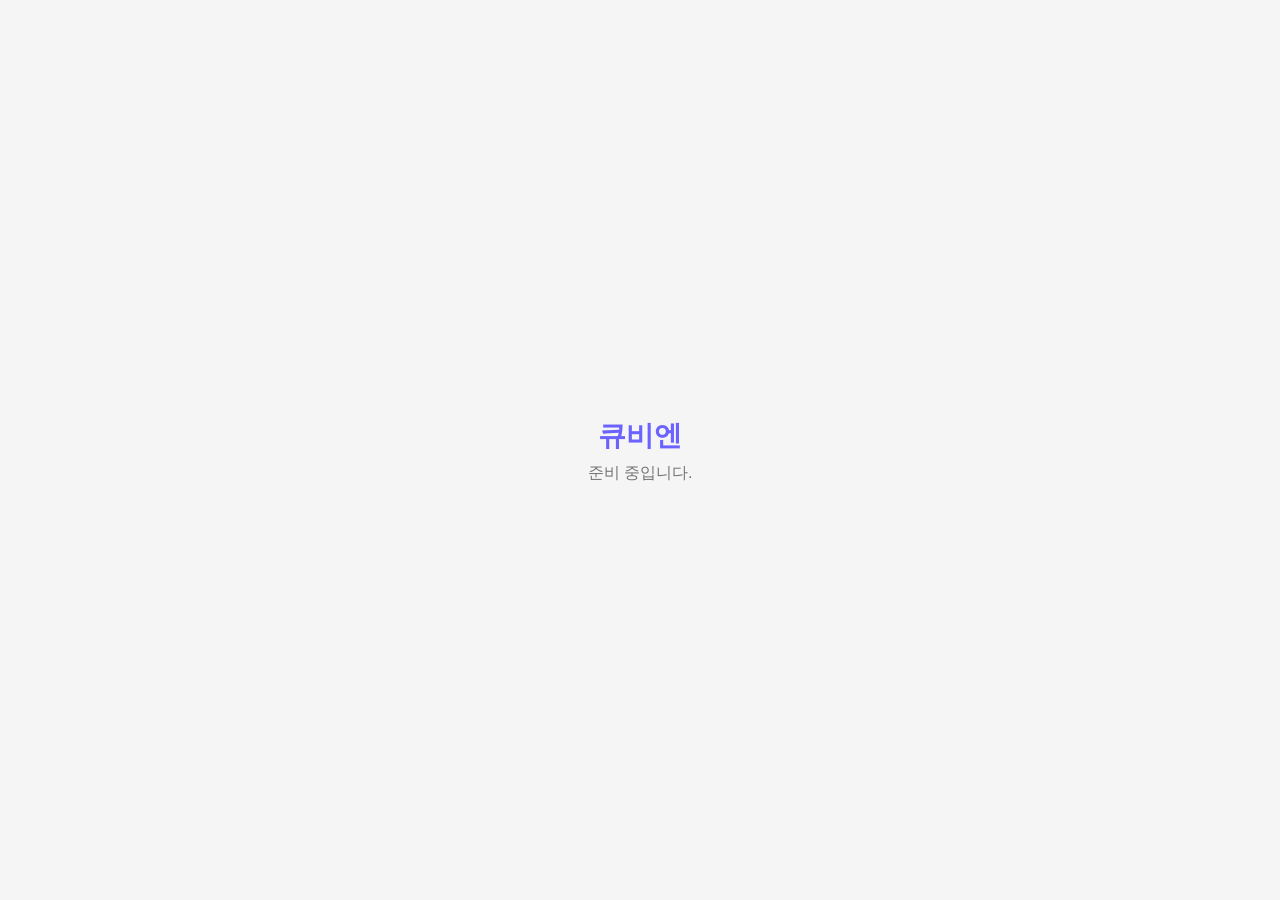
==== youtube_edu_controller/hosting/index.html @ f4db56ac "Fix: 비밀번호 재설정 링크 apiKey 누락 해결 - Hosting 최소 페이지 배포 비밀번호 재설정 메일 링크가 `apiKey=` 빈 값으로 생성되어 Firebase 처리 페" ====
<!doctype html>
<html lang="ko">
<head>
  <meta charset="utf-8">
  <meta name="viewport" content="width=device-width, initial-scale=1">
  <!-- 준비 중 페이지: 검색엔진 색인 제외 -->
  <meta name="robots" content="noindex, nofollow">
  <title>큐비엔</title>
  <style>
    body { margin: 0; min-height: 100vh; display: flex; align-items: center; justify-content: center;
           font-family: -apple-system, BlinkMacSystemFont, "Apple SD Gothic Neo", "Noto Sans KR", sans-serif;
           background: #f5f5f5; color: #1a1a1a; }
    main { text-align: center; padding: 24px; }
    h1 { margin: 0 0 8px; font-size: 28px; color: #6C63FF; }
    p { margin: 0; color: #757575; }
  </style>
</head>
<body>
  <main>
    <h1>큐비엔</h1>
    <p>준비 중입니다.</p>
  </main>
</body>
</html>
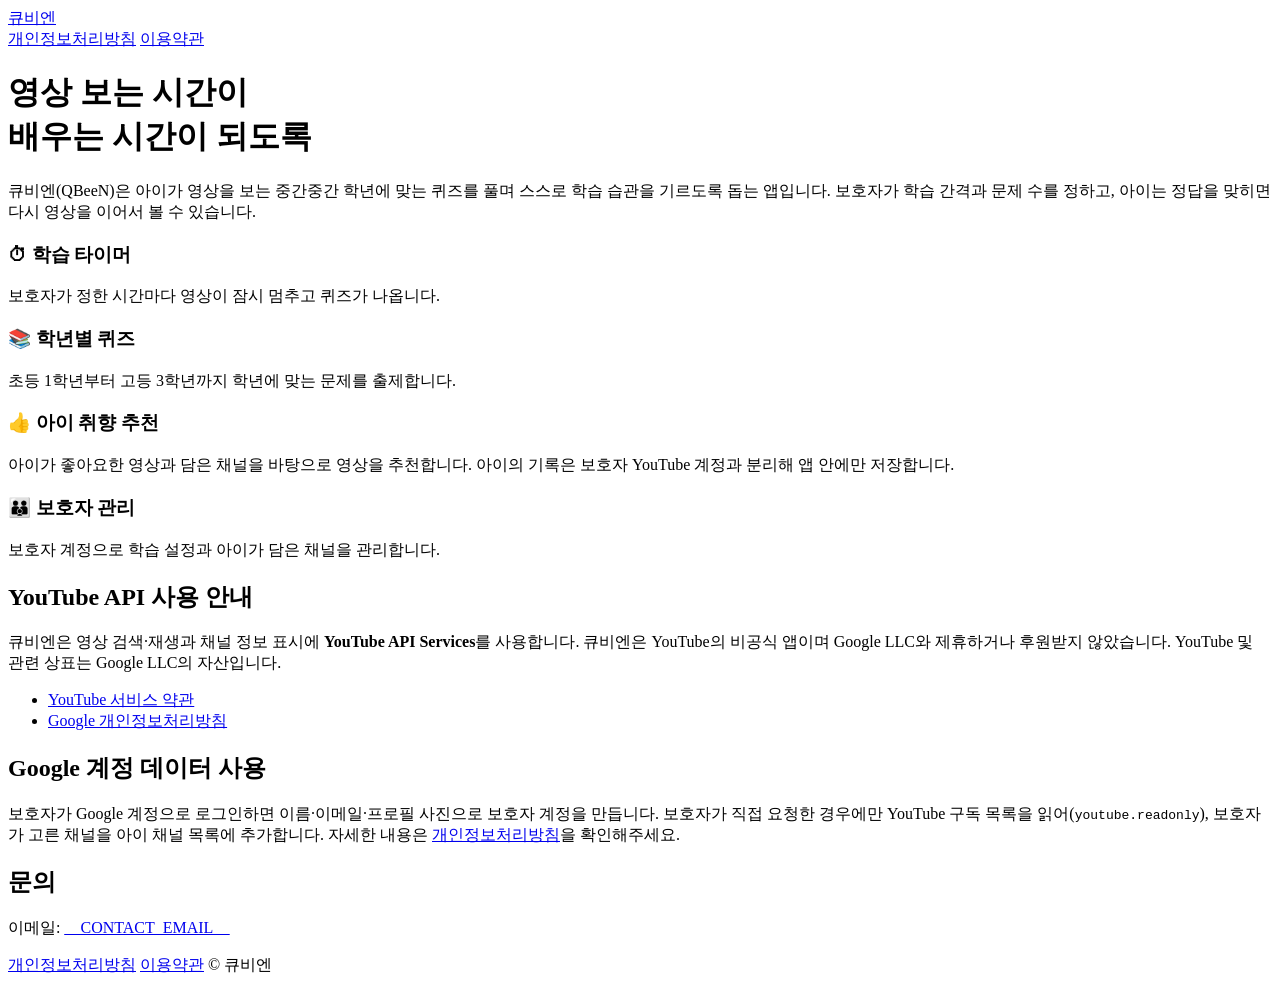
==== commit 4e8d9a2f: "Feat: OAuth 앱 심사·할당량 증설 준비 - 웹사이트 초안, 약관 동의, 정책 점검 (#103, #107) - 웹사이트 초안(hosting/): 홈페이지, 개인정보처리방침," ====
--- a/youtube_edu_controller/hosting/index.html
+++ b/youtube_edu_controller/hosting/index.html
@@ -3,22 +3,68 @@
 <head>
   <meta charset="utf-8">
   <meta name="viewport" content="width=device-width, initial-scale=1">
-  <!-- 준비 중 페이지: 검색엔진 색인 제외 -->
-  <meta name="robots" content="noindex, nofollow">
-  <title>큐비엔</title>
-  <style>
-    body { margin: 0; min-height: 100vh; display: flex; align-items: center; justify-content: center;
-           font-family: -apple-system, BlinkMacSystemFont, "Apple SD Gothic Neo", "Noto Sans KR", sans-serif;
-           background: #f5f5f5; color: #1a1a1a; }
-    main { text-align: center; padding: 24px; }
-    h1 { margin: 0 0 8px; font-size: 28px; color: #6C63FF; }
-    p { margin: 0; color: #757575; }
-  </style>
+  <title>큐비엔 - 영상 보며 배우는 학습 앱</title>
+  <meta name="description" content="큐비엔은 아이가 영상을 보는 중간중간 학년에 맞는 퀴즈를 풀며 학습 습관을 기르도록 돕는 앱입니다.">
+  <link rel="stylesheet" href="/style.css">
 </head>
 <body>
+  <header>
+    <a class="brand" href="/">큐비엔</a>
+    <nav>
+      <a href="/privacy">개인정보처리방침</a>
+      <a href="/terms">이용약관</a>
+    </nav>
+  </header>
+
   <main>
-    <h1>큐비엔</h1>
-    <p>준비 중입니다.</p>
+    <h1>영상 보는 시간이<br>배우는 시간이 되도록</h1>
+    <p>큐비엔(QBeeN)은 아이가 영상을 보는 중간중간 학년에 맞는 퀴즈를 풀며
+      스스로 학습 습관을 기르도록 돕는 앱입니다. 보호자가 학습 간격과 문제 수를 정하고,
+      아이는 정답을 맞히면 다시 영상을 이어서 볼 수 있습니다.</p>
+
+    <div class="features">
+      <div class="card">
+        <h3>⏱ 학습 타이머</h3>
+        <p>보호자가 정한 시간마다 영상이 잠시 멈추고 퀴즈가 나옵니다.</p>
+      </div>
+      <div class="card">
+        <h3>📚 학년별 퀴즈</h3>
+        <p>초등 1학년부터 고등 3학년까지 학년에 맞는 문제를 출제합니다.</p>
+      </div>
+      <div class="card">
+        <h3>👍 아이 취향 추천</h3>
+        <p>아이가 좋아요한 영상과 담은 채널을 바탕으로 영상을 추천합니다.
+          아이의 기록은 보호자 YouTube 계정과 분리해 앱 안에만 저장합니다.</p>
+      </div>
+      <div class="card">
+        <h3>👪 보호자 관리</h3>
+        <p>보호자 계정으로 학습 설정과 아이가 담은 채널을 관리합니다.</p>
+      </div>
+    </div>
+
+    <h2>YouTube API 사용 안내</h2>
+    <p>큐비엔은 영상 검색·재생과 채널 정보 표시에 <strong>YouTube API Services</strong>를 사용합니다.
+      큐비엔은 YouTube의 비공식 앱이며 Google LLC와 제휴하거나 후원받지 않았습니다.
+      YouTube 및 관련 상표는 Google LLC의 자산입니다.</p>
+    <ul>
+      <li><a href="https://www.youtube.com/t/terms" rel="noopener">YouTube 서비스 약관</a></li>
+      <li><a href="https://policies.google.com/privacy" rel="noopener">Google 개인정보처리방침</a></li>
+    </ul>
+
+    <h2>Google 계정 데이터 사용</h2>
+    <p>보호자가 Google 계정으로 로그인하면 이름·이메일·프로필 사진으로 보호자 계정을 만듭니다.
+      보호자가 직접 요청한 경우에만 YouTube 구독 목록을 읽어(<code>youtube.readonly</code>),
+      보호자가 고른 채널을 아이 채널 목록에 추가합니다. 자세한 내용은
+      <a href="/privacy">개인정보처리방침</a>을 확인해주세요.</p>
+
+    <h2>문의</h2>
+    <p>이메일: <a href="mailto:__CONTACT_EMAIL__">__CONTACT_EMAIL__</a></p>
   </main>
+
+  <footer>
+    <a href="/privacy">개인정보처리방침</a>
+    <a href="/terms">이용약관</a>
+    <span>© 큐비엔</span>
+  </footer>
 </body>
 </html>
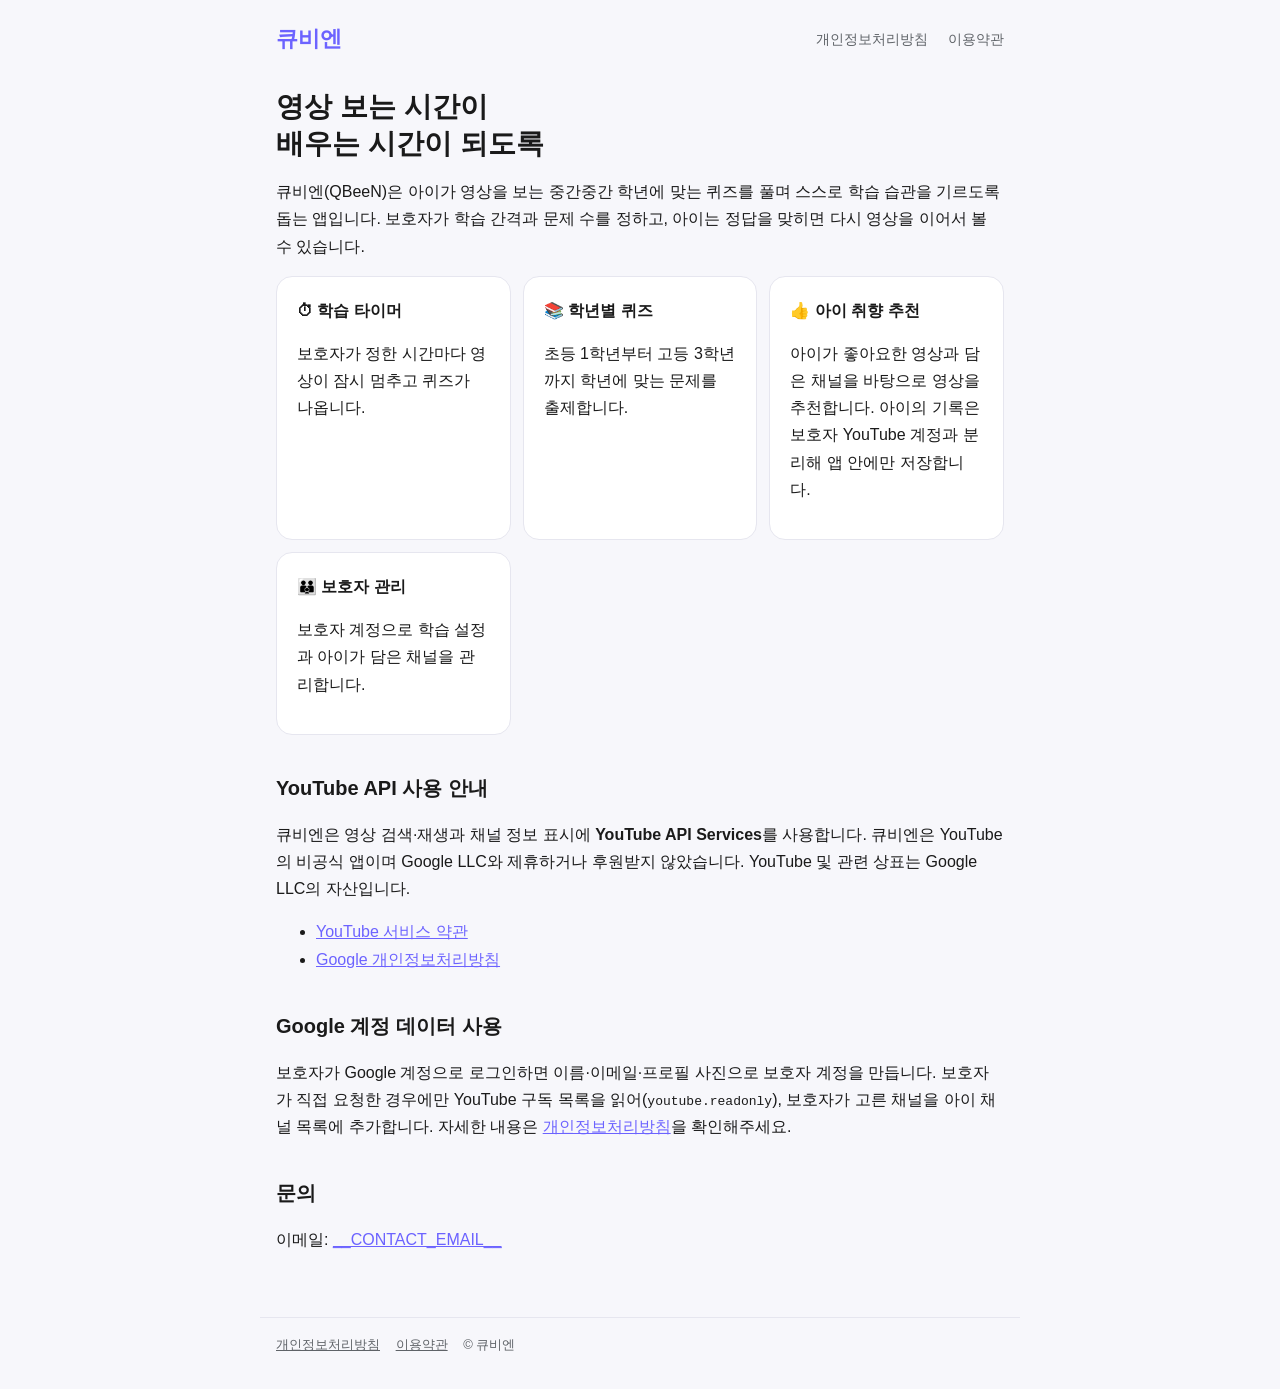
==== commit 57caad47: "Fix: 웹사이트 스타일시트 상대 경로로 변경 (로컬 미리보기) Co-Authored-By: Claude Opus 5.5 <noreply@anthropic.com>" ====
--- a/youtube_edu_controller/hosting/index.html
+++ b/youtube_edu_controller/hosting/index.html
@@ -5,7 +5,7 @@
   <meta name="viewport" content="width=device-width, initial-scale=1">
   <title>큐비엔 - 영상 보며 배우는 학습 앱</title>
   <meta name="description" content="큐비엔은 아이가 영상을 보는 중간중간 학년에 맞는 퀴즈를 풀며 학습 습관을 기르도록 돕는 앱입니다.">
-  <link rel="stylesheet" href="/style.css">
+  <link rel="stylesheet" href="style.css">
 </head>
 <body>
   <header>
--- a/youtube_edu_controller/hosting/style.css
+++ b/youtube_edu_controller/hosting/style.css
@@ -0,0 +1,64 @@
+:root {
+  --primary: #6c63ff;
+  --text: #1a1a1a;
+  --muted: #5f6368;
+  --bg: #f7f7fb;
+  --card: #ffffff;
+  --border: #e6e6ef;
+}
+
+@media (prefers-color-scheme: dark) {
+  :root {
+    --primary: #9b95ff;
+    --text: #ececf1;
+    --muted: #a8a8b3;
+    --bg: #121218;
+    --card: #1c1c24;
+    --border: #2c2c38;
+  }
+}
+
+* { box-sizing: border-box; }
+
+body {
+  margin: 0;
+  font-family: -apple-system, BlinkMacSystemFont, "Apple SD Gothic Neo", "Noto Sans KR", sans-serif;
+  background: var(--bg);
+  color: var(--text);
+  line-height: 1.7;
+}
+
+header, main, footer { max-width: 760px; margin: 0 auto; padding: 0 16px; }
+
+header { display: flex; align-items: center; justify-content: space-between; padding-top: 20px; }
+header a.brand { font-size: 22px; font-weight: 800; color: var(--primary); text-decoration: none; }
+header nav a { margin-left: 16px; color: var(--muted); text-decoration: none; font-size: 14px; }
+
+main { padding-top: 24px; padding-bottom: 48px; }
+h1 { font-size: 28px; line-height: 1.3; margin: 8px 0 12px; }
+h2 { font-size: 20px; margin: 36px 0 8px; }
+h3 { font-size: 16px; margin: 20px 0 6px; }
+p, li { color: var(--text); }
+.muted { color: var(--muted); font-size: 14px; }
+
+.card {
+  background: var(--card);
+  border: 1px solid var(--border);
+  border-radius: 16px;
+  padding: 20px;
+  margin: 16px 0;
+}
+
+.features { display: grid; gap: 12px; grid-template-columns: repeat(auto-fit, minmax(210px, 1fr)); }
+.features .card { margin: 0; }
+.features h3 { margin-top: 0; }
+
+table { width: 100%; border-collapse: collapse; font-size: 14px; }
+th, td { border: 1px solid var(--border); padding: 8px 10px; text-align: left; vertical-align: top; }
+th { background: var(--card); }
+.table-wrap { overflow-x: auto; }
+
+a { color: var(--primary); }
+
+footer { border-top: 1px solid var(--border); padding-top: 16px; padding-bottom: 32px; font-size: 13px; color: var(--muted); }
+footer a { color: var(--muted); margin-right: 12px; }
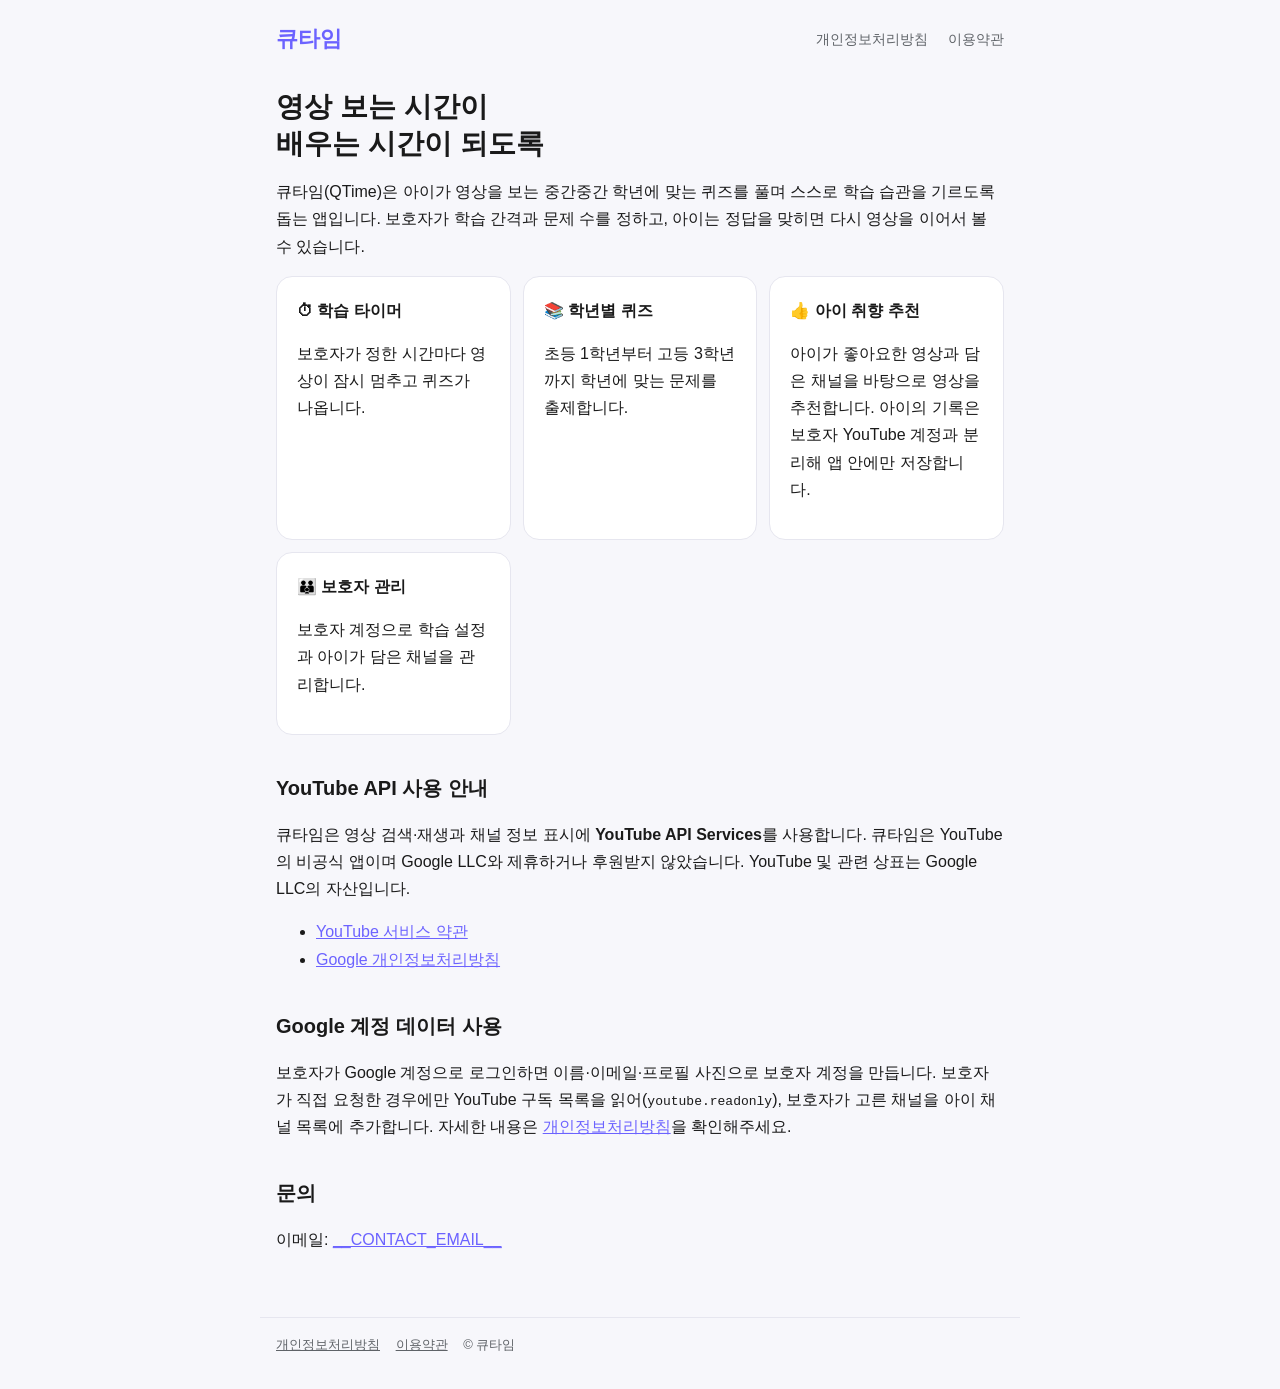
==== commit 620c44ec: "Docs: 웹사이트·제출 자료 이름 '큐타임'으로 변경, 링크 qtime.kr (#116, #103) Co-Authored-By: Claude Opus 5.5 <noreply@an" ====
--- a/youtube_edu_controller/hosting/index.html
+++ b/youtube_edu_controller/hosting/index.html
@@ -3,13 +3,13 @@
 <head>
   <meta charset="utf-8">
   <meta name="viewport" content="width=device-width, initial-scale=1">
-  <title>큐비엔 - 영상 보며 배우는 학습 앱</title>
-  <meta name="description" content="큐비엔은 아이가 영상을 보는 중간중간 학년에 맞는 퀴즈를 풀며 학습 습관을 기르도록 돕는 앱입니다.">
+  <title>큐타임 - 영상 보며 배우는 학습 앱</title>
+  <meta name="description" content="큐타임은 아이가 영상을 보는 중간중간 학년에 맞는 퀴즈를 풀며 학습 습관을 기르도록 돕는 앱입니다.">
   <link rel="stylesheet" href="style.css">
 </head>
 <body>
   <header>
-    <a class="brand" href="/">큐비엔</a>
+    <a class="brand" href="/">큐타임</a>
     <nav>
       <a href="/privacy">개인정보처리방침</a>
       <a href="/terms">이용약관</a>
@@ -18,7 +18,7 @@
 
   <main>
     <h1>영상 보는 시간이<br>배우는 시간이 되도록</h1>
-    <p>큐비엔(QBeeN)은 아이가 영상을 보는 중간중간 학년에 맞는 퀴즈를 풀며
+    <p>큐타임(QTime)은 아이가 영상을 보는 중간중간 학년에 맞는 퀴즈를 풀며
       스스로 학습 습관을 기르도록 돕는 앱입니다. 보호자가 학습 간격과 문제 수를 정하고,
       아이는 정답을 맞히면 다시 영상을 이어서 볼 수 있습니다.</p>
 
@@ -43,8 +43,8 @@
     </div>
 
     <h2>YouTube API 사용 안내</h2>
-    <p>큐비엔은 영상 검색·재생과 채널 정보 표시에 <strong>YouTube API Services</strong>를 사용합니다.
-      큐비엔은 YouTube의 비공식 앱이며 Google LLC와 제휴하거나 후원받지 않았습니다.
+    <p>큐타임은 영상 검색·재생과 채널 정보 표시에 <strong>YouTube API Services</strong>를 사용합니다.
+      큐타임은 YouTube의 비공식 앱이며 Google LLC와 제휴하거나 후원받지 않았습니다.
       YouTube 및 관련 상표는 Google LLC의 자산입니다.</p>
     <ul>
       <li><a href="https://www.youtube.com/t/terms" rel="noopener">YouTube 서비스 약관</a></li>
@@ -64,7 +64,7 @@
   <footer>
     <a href="/privacy">개인정보처리방침</a>
     <a href="/terms">이용약관</a>
-    <span>© 큐비엔</span>
+    <span>© 큐타임</span>
   </footer>
 </body>
 </html>
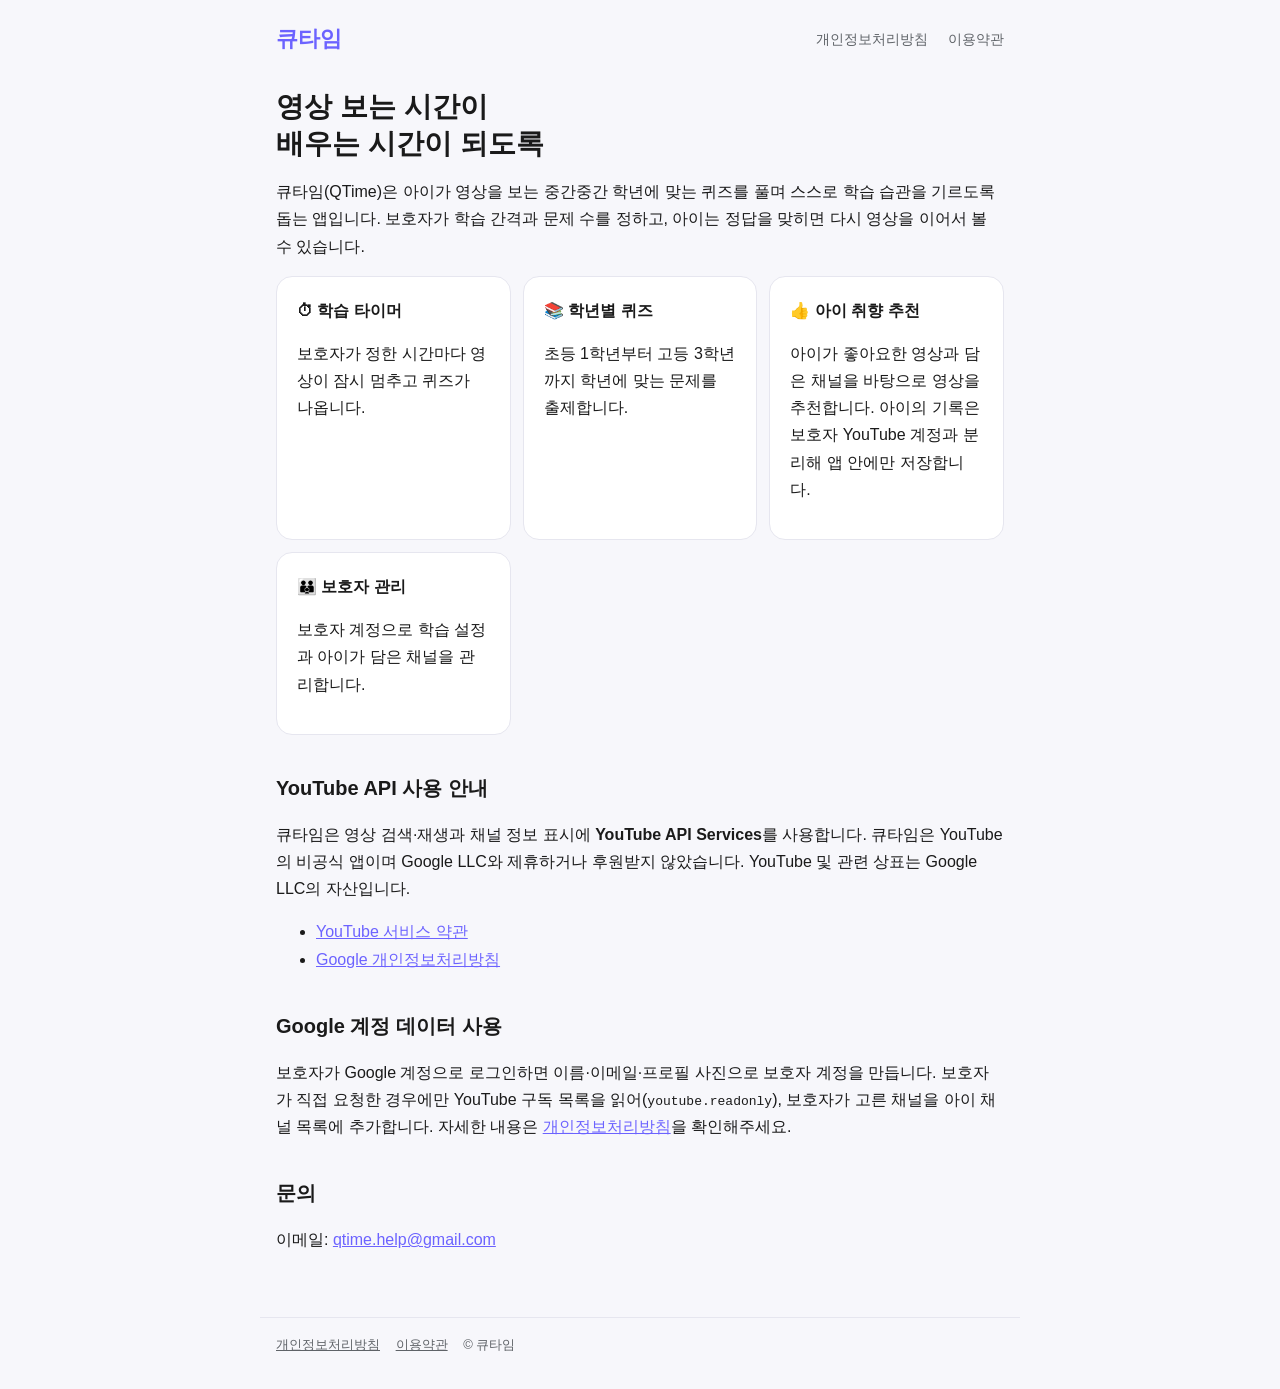
==== commit 0f49d20c: "Docs: 웹사이트 자리표시 채우고 배포, qtime.kr 연결 진행 (#103) Co-Authored-By: Claude Opus 5.5 <noreply@anthropic.com" ====
--- a/youtube_edu_controller/hosting/index.html
+++ b/youtube_edu_controller/hosting/index.html
@@ -58,7 +58,7 @@
       <a href="/privacy">개인정보처리방침</a>을 확인해주세요.</p>
 
     <h2>문의</h2>
-    <p>이메일: <a href="mailto:__CONTACT_EMAIL__">__CONTACT_EMAIL__</a></p>
+    <p>이메일: <a href="mailto:qtime.help@gmail.com">qtime.help@gmail.com</a></p>
   </main>
 
   <footer>
